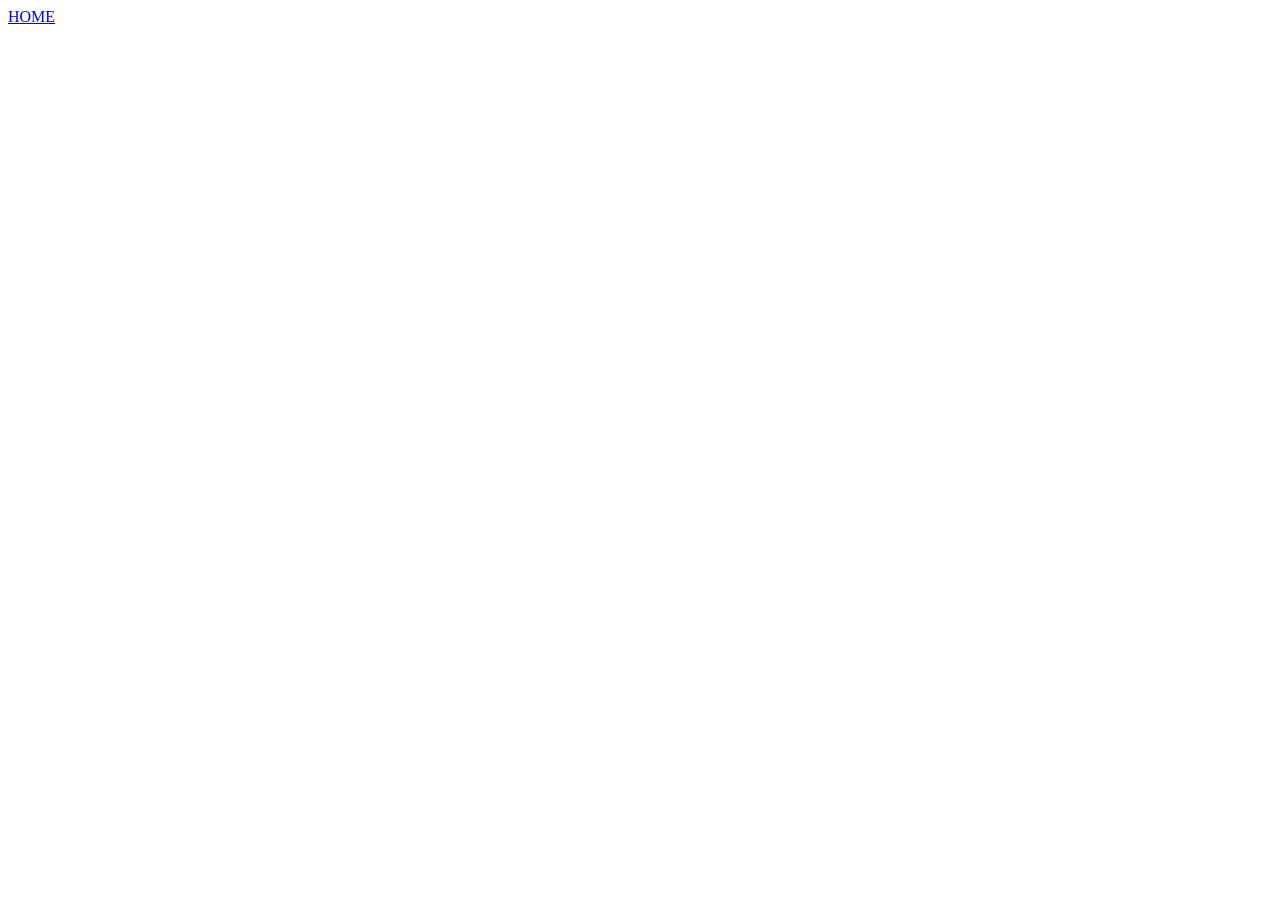
==== recipes/lasagna.html @ 0e595a3b "Add recipes folder and recipe page" ====
<!DOCTYPE html>
<html lang="en">
<head>
    <meta charset="UTF-8">
    <meta name="viewport" content="width=device-width, initial-scale=1.0">
    <title>lasagna</title>
</head>
<body>
    <a href="../index.html">HOME</a>
</body>
</html>
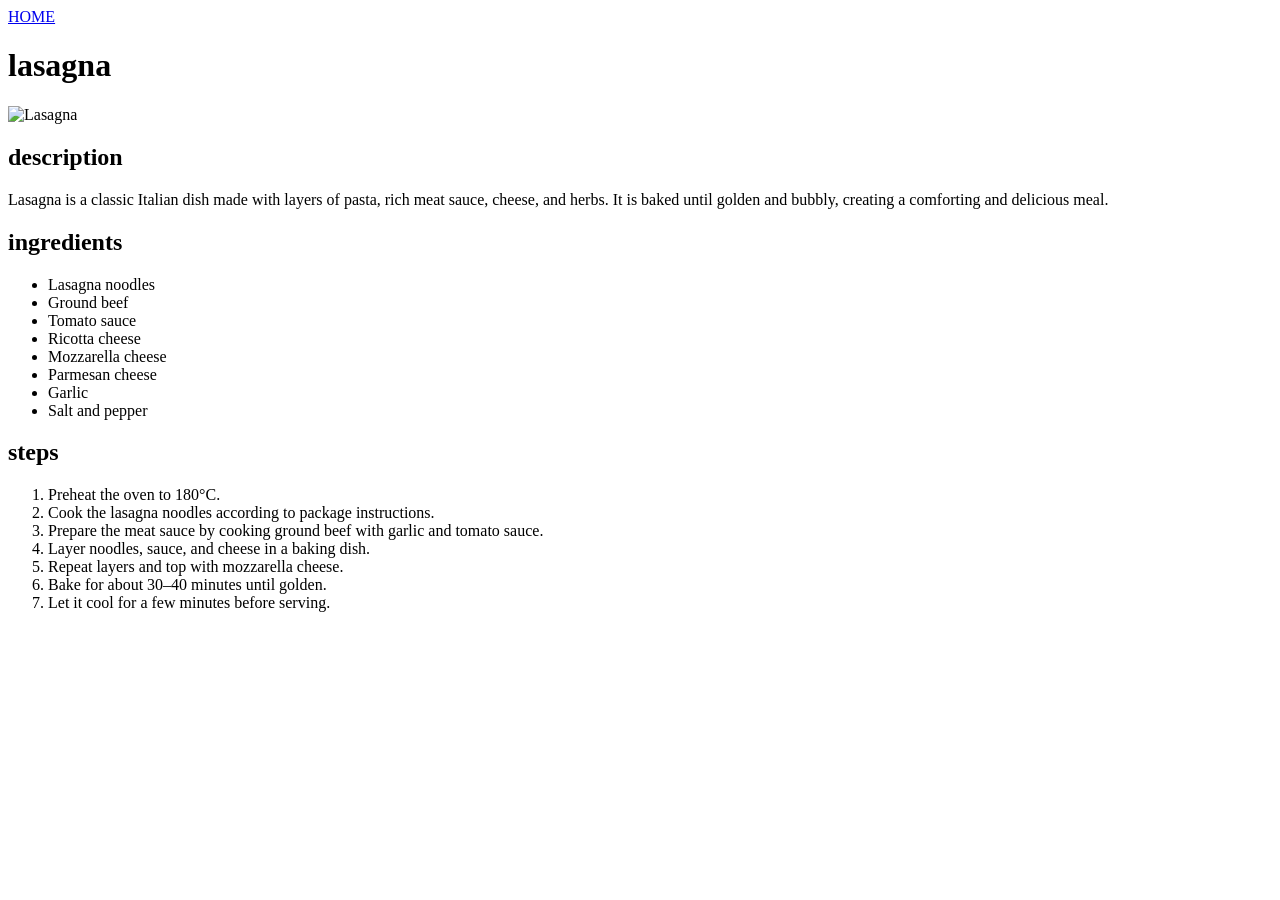
==== commit 57534ee8: "Add image, description, ingredients and steps to lasagna recipe" ====
--- a/recipes/lasagna.html
+++ b/recipes/lasagna.html
@@ -7,5 +7,31 @@
 </head>
 <body>
     <a href="../index.html">HOME</a>
+    <h1>lasagna</h1>
+    <img src="https://upload.wikimedia.org/wikipedia/commons/6/64/Lasagna_-_stonesoup.jpg" alt="Lasagna" width="400">
+    <h2> description</h2>
+    <p>Lasagna is a classic Italian dish made with layers of pasta, rich meat sauce, cheese, and herbs.
+It is baked until golden and bubbly, creating a comforting and delicious meal.</p>
+<h2> ingredients</h2>
+<ul>
+     <li>Lasagna noodles</li>
+<li>Ground beef</li>
+<li>Tomato sauce</li>
+<li>Ricotta cheese</li>
+<li>Mozzarella cheese</li>
+<li>Parmesan cheese</li>
+<li>Garlic</li>
+<li>Salt and pepper</li>
+</ul>
+<h2> steps</h2>
+<ol>
+    <li>Preheat the oven to 180°C.</li>
+<li>Cook the lasagna noodles according to package instructions.</li>
+<li>Prepare the meat sauce by cooking ground beef with garlic and tomato sauce.</li>
+<li>Layer noodles, sauce, and cheese in a baking dish.</li>
+<li>Repeat layers and top with mozzarella cheese.</li>
+<li>Bake for about 30–40 minutes until golden.</li>
+<li>Let it cool for a few minutes before serving.</li>
+</ol>
 </body>
 </html>
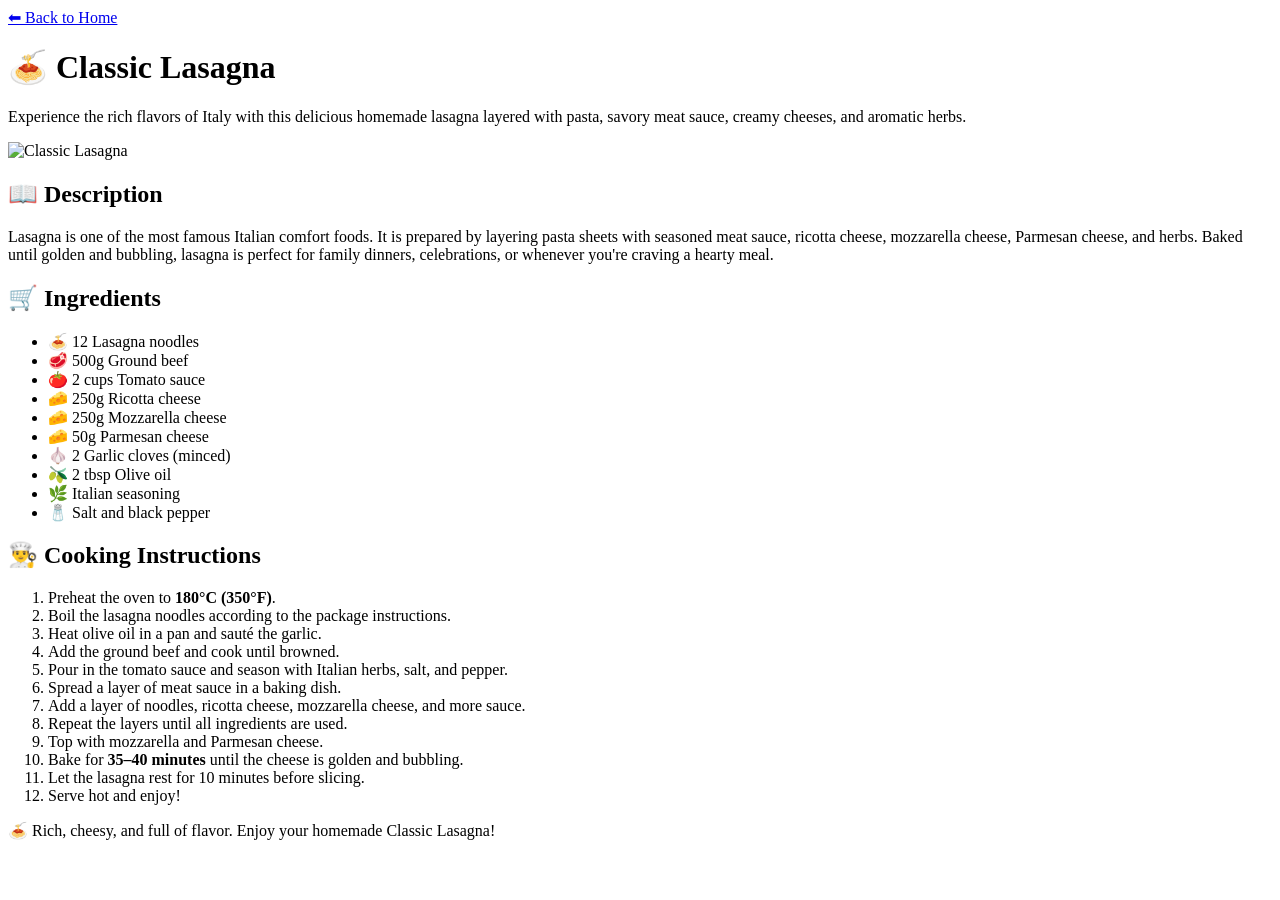
==== commit bf9621b9: "Redesign Odin Recipes website with modern UI" ====
--- a/recipes/lasagna.html
+++ b/recipes/lasagna.html
@@ -3,35 +3,90 @@
 <head>
     <meta charset="UTF-8">
     <meta name="viewport" content="width=device-width, initial-scale=1.0">
-    <title>lasagna</title>
+    <title>🍝 Classic Lasagna | Odin Recipes</title>
+
+    <link rel="stylesheet" href="../style.css">
 </head>
+
 <body>
-    <a href="../index.html">HOME</a>
-    <h1>lasagna</h1>
-    <img src="https://upload.wikimedia.org/wikipedia/commons/6/64/Lasagna_-_stonesoup.jpg" alt="Lasagna" width="400">
-    <h2> description</h2>
-    <p>Lasagna is a classic Italian dish made with layers of pasta, rich meat sauce, cheese, and herbs.
-It is baked until golden and bubbly, creating a comforting and delicious meal.</p>
-<h2> ingredients</h2>
-<ul>
-     <li>Lasagna noodles</li>
-<li>Ground beef</li>
-<li>Tomato sauce</li>
-<li>Ricotta cheese</li>
-<li>Mozzarella cheese</li>
-<li>Parmesan cheese</li>
-<li>Garlic</li>
-<li>Salt and pepper</li>
-</ul>
-<h2> steps</h2>
-<ol>
-    <li>Preheat the oven to 180°C.</li>
-<li>Cook the lasagna noodles according to package instructions.</li>
-<li>Prepare the meat sauce by cooking ground beef with garlic and tomato sauce.</li>
-<li>Layer noodles, sauce, and cheese in a baking dish.</li>
-<li>Repeat layers and top with mozzarella cheese.</li>
-<li>Bake for about 30–40 minutes until golden.</li>
-<li>Let it cool for a few minutes before serving.</li>
-</ol>
+
+    <div class="container">
+
+        <a class="back" href="../index.html">⬅ Back to Home</a>
+
+        <header>
+            <h1>🍝 Classic Lasagna</h1>
+
+            <p class="intro">
+                Experience the rich flavors of Italy with this delicious homemade
+                lasagna layered with pasta, savory meat sauce, creamy cheeses,
+                and aromatic herbs.
+            </p>
+        </header>
+
+        <img
+            src="https://upload.wikimedia.org/wikipedia/commons/6/64/Lasagna_-_stonesoup.jpg"
+            alt="Classic Lasagna">
+
+        <section>
+
+            <h2>📖 Description</h2>
+
+            <p>
+                Lasagna is one of the most famous Italian comfort foods. It is
+                prepared by layering pasta sheets with seasoned meat sauce,
+                ricotta cheese, mozzarella cheese, Parmesan cheese, and herbs.
+                Baked until golden and bubbling, lasagna is perfect for family
+                dinners, celebrations, or whenever you're craving a hearty meal.
+            </p>
+
+        </section>
+
+        <section>
+
+            <h2>🛒 Ingredients</h2>
+
+            <ul>
+                <li>🍝 12 Lasagna noodles</li>
+                <li>🥩 500g Ground beef</li>
+                <li>🍅 2 cups Tomato sauce</li>
+                <li>🧀 250g Ricotta cheese</li>
+                <li>🧀 250g Mozzarella cheese</li>
+                <li>🧀 50g Parmesan cheese</li>
+                <li>🧄 2 Garlic cloves (minced)</li>
+                <li>🫒 2 tbsp Olive oil</li>
+                <li>🌿 Italian seasoning</li>
+                <li>🧂 Salt and black pepper</li>
+            </ul>
+
+        </section>
+
+        <section>
+
+            <h2>👨‍🍳 Cooking Instructions</h2>
+
+            <ol>
+                <li>Preheat the oven to <strong>180°C (350°F)</strong>.</li>
+                <li>Boil the lasagna noodles according to the package instructions.</li>
+                <li>Heat olive oil in a pan and sauté the garlic.</li>
+                <li>Add the ground beef and cook until browned.</li>
+                <li>Pour in the tomato sauce and season with Italian herbs, salt, and pepper.</li>
+                <li>Spread a layer of meat sauce in a baking dish.</li>
+                <li>Add a layer of noodles, ricotta cheese, mozzarella cheese, and more sauce.</li>
+                <li>Repeat the layers until all ingredients are used.</li>
+                <li>Top with mozzarella and Parmesan cheese.</li>
+                <li>Bake for <strong>35–40 minutes</strong> until the cheese is golden and bubbling.</li>
+                <li>Let the lasagna rest for 10 minutes before slicing.</li>
+                <li>Serve hot and enjoy!</li>
+            </ol>
+
+        </section>
+
+        <footer>
+            <p>🍝 Rich, cheesy, and full of flavor. Enjoy your homemade Classic Lasagna!</p>
+        </footer>
+
+    </div>
+
 </body>
 </html>
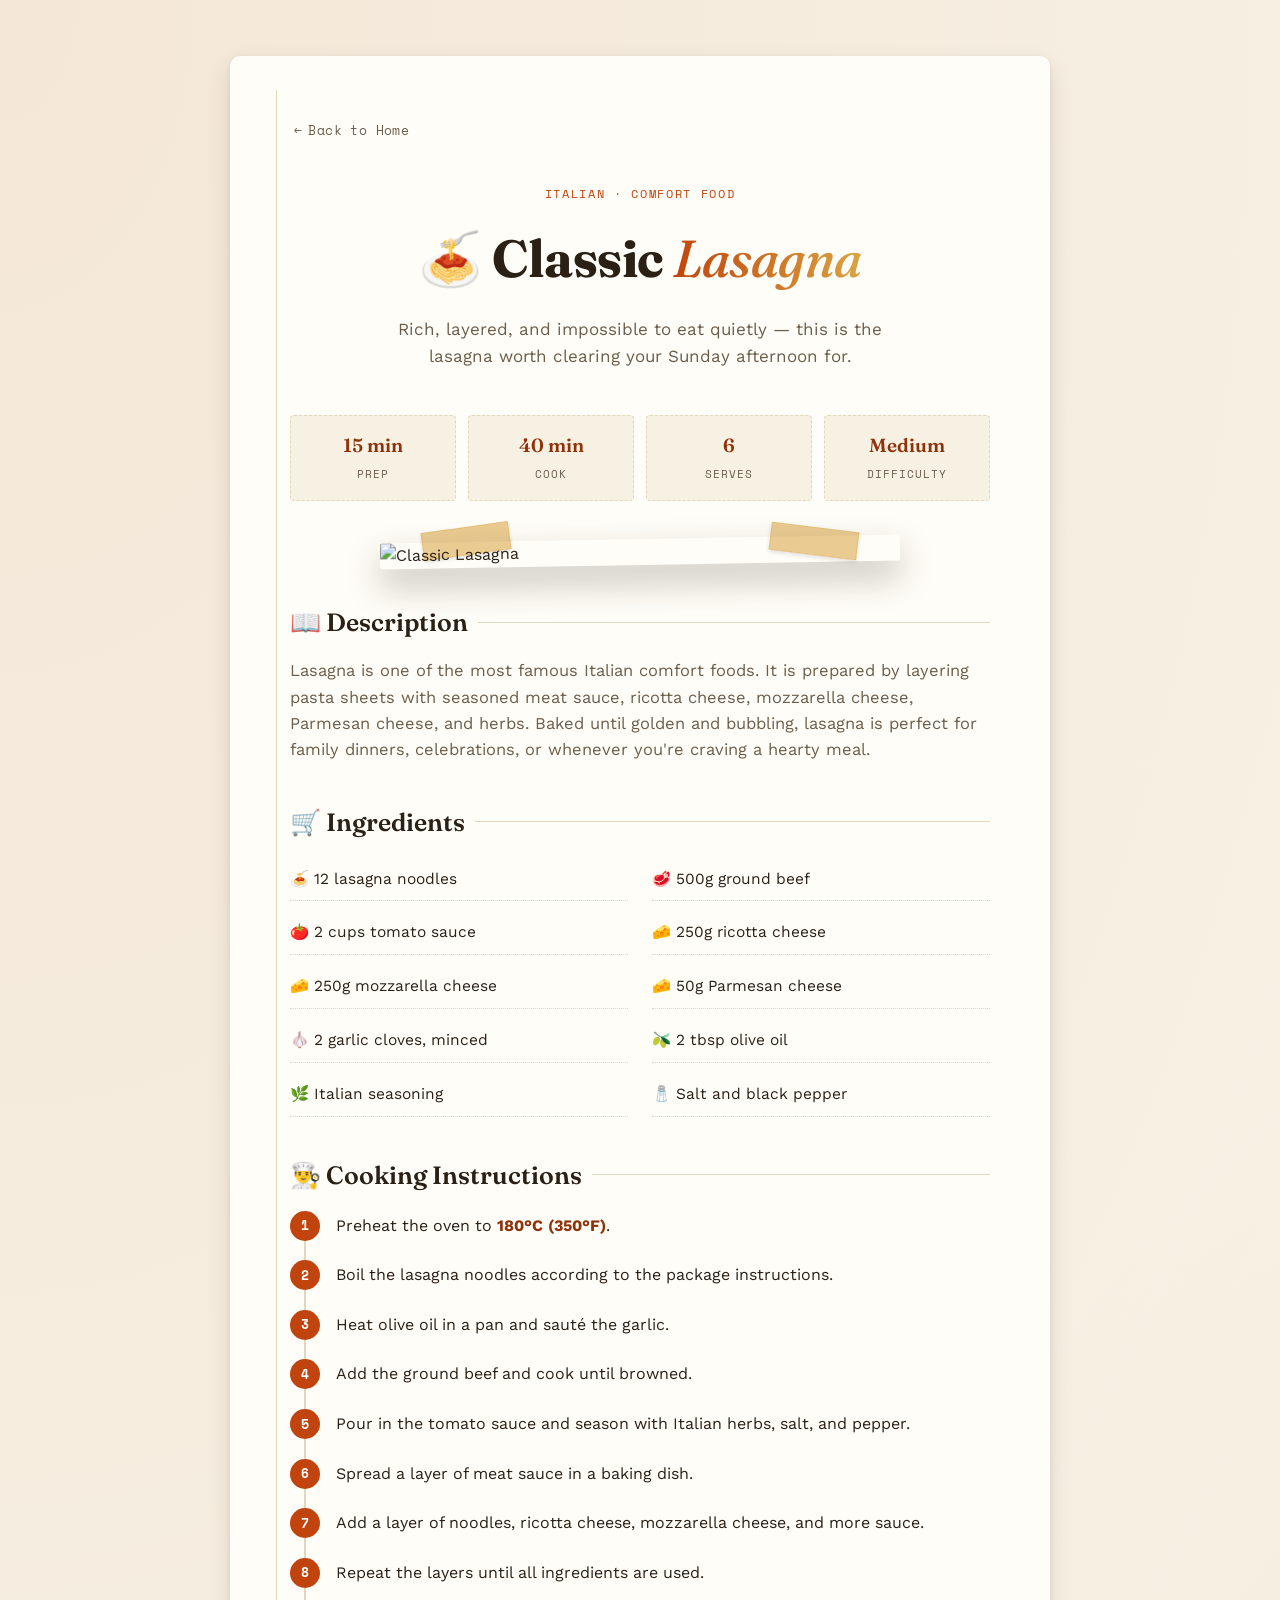
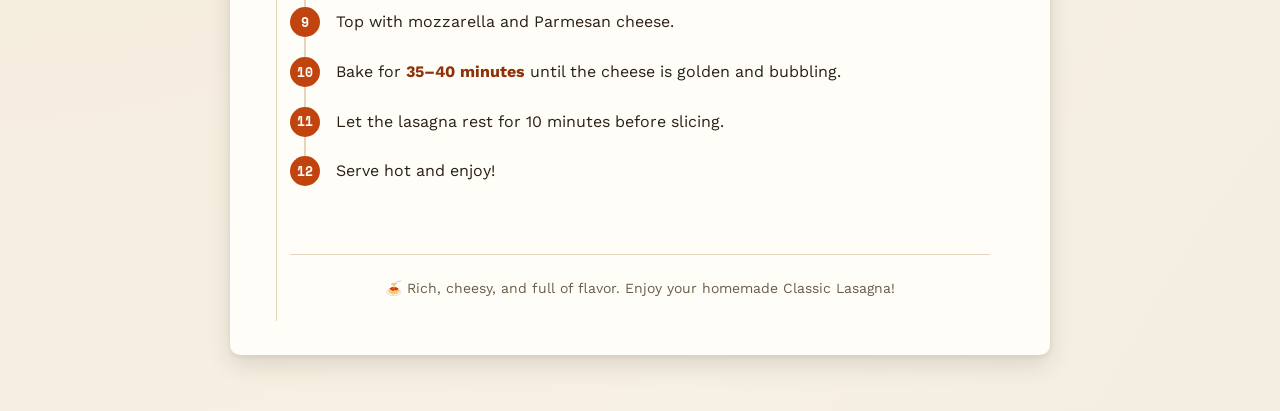
==== commit 291865de: "Redesign site with cookbook-style theme and scroll animations" ====
--- a/recipes/lasagna.html
+++ b/recipes/lasagna.html
@@ -3,7 +3,7 @@
 <head>
     <meta charset="UTF-8">
     <meta name="viewport" content="width=device-width, initial-scale=1.0">
-    <title>🍝 Classic Lasagna | Odin Recipes</title>
+    <title>Classic Lasagna | Odin Recipes</title>
 
     <link rel="stylesheet" href="../style.css">
 </head>
@@ -12,26 +12,35 @@
 
     <div class="container">
 
-        <a class="back" href="../index.html">⬅ Back to Home</a>
+        <a class="back" href="../index.html"><span class="arrow">←</span> Back to Home</a>
 
-        <header>
-            <h1>🍝 Classic Lasagna</h1>
+        <header data-reveal>
+            <span class="eyebrow">Italian · Comfort Food</span>
+            <h1><span class="emoji-float">🍝</span> Classic <em>Lasagna</em></h1>
 
             <p class="intro">
-                Experience the rich flavors of Italy with this delicious homemade
-                lasagna layered with pasta, savory meat sauce, creamy cheeses,
-                and aromatic herbs.
+                Rich, layered, and impossible to eat quietly — this is the
+                lasagna worth clearing your Sunday afternoon for.
             </p>
         </header>
 
-        <img
-            src="https://upload.wikimedia.org/wikipedia/commons/6/64/Lasagna_-_stonesoup.jpg"
-            alt="Classic Lasagna">
+        <div class="stat-strip stagger">
+            <div class="stat" data-reveal><span class="stat-value"><span class="count" data-target="15">0</span> min</span><span class="stat-label">Prep</span></div>
+            <div class="stat" data-reveal><span class="stat-value"><span class="count" data-target="40">0</span> min</span><span class="stat-label">Cook</span></div>
+            <div class="stat" data-reveal><span class="stat-value"><span class="count" data-target="6">0</span></span><span class="stat-label">Serves</span></div>
+            <div class="stat" data-reveal><span class="stat-value">Medium</span><span class="stat-label">Difficulty</span></div>
+        </div>
 
-        <section>
+        <div class="photo-frame" data-reveal>
+            <span class="tape tl"></span>
+            <span class="tape tr"></span>
+            <img
+                src="https://upload.wikimedia.org/wikipedia/commons/6/64/Lasagna_-_stonesoup.jpg"
+                alt="Classic Lasagna">
+        </div>
 
+        <section data-reveal>
             <h2>📖 Description</h2>
-
             <p>
                 Lasagna is one of the most famous Italian comfort foods. It is
                 prepared by layering pasta sheets with seasoned meat sauce,
@@ -39,54 +48,48 @@
                 Baked until golden and bubbling, lasagna is perfect for family
                 dinners, celebrations, or whenever you're craving a hearty meal.
             </p>
-
         </section>
 
-        <section>
-
+        <section data-reveal>
             <h2>🛒 Ingredients</h2>
-
-            <ul>
-                <li>🍝 12 Lasagna noodles</li>
-                <li>🥩 500g Ground beef</li>
-                <li>🍅 2 cups Tomato sauce</li>
-                <li>🧀 250g Ricotta cheese</li>
-                <li>🧀 250g Mozzarella cheese</li>
-                <li>🧀 50g Parmesan cheese</li>
-                <li>🧄 2 Garlic cloves (minced)</li>
-                <li>🫒 2 tbsp Olive oil</li>
-                <li>🌿 Italian seasoning</li>
-                <li>🧂 Salt and black pepper</li>
+            <ul class="ingredients stagger">
+                <li data-reveal>🍝 12 lasagna noodles</li>
+                <li data-reveal>🥩 500g ground beef</li>
+                <li data-reveal>🍅 2 cups tomato sauce</li>
+                <li data-reveal>🧀 250g ricotta cheese</li>
+                <li data-reveal>🧀 250g mozzarella cheese</li>
+                <li data-reveal>🧀 50g Parmesan cheese</li>
+                <li data-reveal>🧄 2 garlic cloves, minced</li>
+                <li data-reveal>🫒 2 tbsp olive oil</li>
+                <li data-reveal>🌿 Italian seasoning</li>
+                <li data-reveal>🧂 Salt and black pepper</li>
             </ul>
-
         </section>
 
-        <section>
-
+        <section data-reveal>
             <h2>👨‍🍳 Cooking Instructions</h2>
-
-            <ol>
-                <li>Preheat the oven to <strong>180°C (350°F)</strong>.</li>
-                <li>Boil the lasagna noodles according to the package instructions.</li>
-                <li>Heat olive oil in a pan and sauté the garlic.</li>
-                <li>Add the ground beef and cook until browned.</li>
-                <li>Pour in the tomato sauce and season with Italian herbs, salt, and pepper.</li>
-                <li>Spread a layer of meat sauce in a baking dish.</li>
-                <li>Add a layer of noodles, ricotta cheese, mozzarella cheese, and more sauce.</li>
-                <li>Repeat the layers until all ingredients are used.</li>
-                <li>Top with mozzarella and Parmesan cheese.</li>
-                <li>Bake for <strong>35–40 minutes</strong> until the cheese is golden and bubbling.</li>
-                <li>Let the lasagna rest for 10 minutes before slicing.</li>
-                <li>Serve hot and enjoy!</li>
+            <ol class="steps stagger">
+                <li data-reveal>Preheat the oven to <strong>180°C (350°F)</strong>.</li>
+                <li data-reveal>Boil the lasagna noodles according to the package instructions.</li>
+                <li data-reveal>Heat olive oil in a pan and sauté the garlic.</li>
+                <li data-reveal>Add the ground beef and cook until browned.</li>
+                <li data-reveal>Pour in the tomato sauce and season with Italian herbs, salt, and pepper.</li>
+                <li data-reveal>Spread a layer of meat sauce in a baking dish.</li>
+                <li data-reveal>Add a layer of noodles, ricotta cheese, mozzarella cheese, and more sauce.</li>
+                <li data-reveal>Repeat the layers until all ingredients are used.</li>
+                <li data-reveal>Top with mozzarella and Parmesan cheese.</li>
+                <li data-reveal>Bake for <strong>35–40 minutes</strong> until the cheese is golden and bubbling.</li>
+                <li data-reveal>Let the lasagna rest for 10 minutes before slicing.</li>
+                <li data-reveal>Serve hot and enjoy!</li>
             </ol>
-
         </section>
 
-        <footer>
+        <footer data-reveal>
             <p>🍝 Rich, cheesy, and full of flavor. Enjoy your homemade Classic Lasagna!</p>
         </footer>
 
     </div>
 
+    <script src="../script.js"></script>
 </body>
 </html>
--- a/style.css
+++ b/style.css
@@ -0,0 +1,476 @@
+/* ==================================================
+   Odin Recipes — "Kitchen Notebook" design system
+   A handwritten cookbook feel: torn paper, taped
+   photos, and stamped stat cards.
+================================================== */
+
+@import url('https://fonts.googleapis.com/css2?family=Fraunces:ital,opsz,wght@0,9..144,400;0,9..144,600;0,9..144,700;1,9..144,500&family=Work+Sans:wght@400;500;600&family=Space+Mono:wght@400;700&display=swap');
+
+:root{
+  --paper:        #F7F1E4;
+  --paper-card:   #FFFDF7;
+  --ink:          #2A2016;
+  --ink-soft:     #6B5D4C;
+  --line:         #E3D6BC;
+  --rust:         #C1440E;
+  --rust-dark:    #8F3209;
+  --olive:        #566B3E;
+  --gold:         #D9A441;
+  --shadow-card:  0 10px 24px rgba(42,32,22,.12), 0 2px 6px rgba(42,32,22,.08);
+  --radius: 4px;
+}
+
+html{ scroll-behavior:smooth; }
+
+*, *::before, *::after{ margin:0; padding:0; box-sizing:border-box; }
+
+body{
+  font-family:'Work Sans', sans-serif;
+  background:
+    radial-gradient(ellipse at top left, rgba(193,68,14,.06), transparent 55%),
+    radial-gradient(ellipse at bottom right, rgba(86,107,62,.07), transparent 55%),
+    var(--paper);
+  background-size:160% 160%;
+  animation:bgDrift 22s ease-in-out infinite;
+  color:var(--ink);
+  min-height:100vh;
+  line-height:1.6;
+  -webkit-font-smoothing:antialiased;
+  padding:56px 20px;
+}
+
+@keyframes bgDrift{
+  0%, 100%{ background-position:0% 0%; }
+  50%{ background-position:100% 100%; }
+}
+
+a{ color:inherit; }
+a:focus-visible, button:focus-visible{
+  outline:3px solid var(--gold);
+  outline-offset:3px;
+}
+
+/* ==================================================
+   Scroll-reveal + stagger (paired with script.js)
+================================================== */
+[data-reveal]{
+  opacity:0;
+  transform:translateY(22px);
+  transition:opacity .7s cubic-bezier(.2,.7,.2,1), transform .7s cubic-bezier(.2,.7,.2,1);
+}
+[data-reveal].is-visible{
+  opacity:1;
+  transform:translateY(0);
+}
+
+@media (prefers-reduced-motion: reduce){
+  body{ animation:none; }
+  .container{ animation:none; }
+  [data-reveal]{ opacity:1; transform:none; transition:none; }
+}
+
+.container{
+  width:100%;
+  max-width:820px;
+  margin:0 auto;
+  background:var(--paper-card);
+  border-radius:10px;
+  padding:56px 60px;
+  box-shadow:var(--shadow-card);
+  position:relative;
+  animation:riseIn .7s cubic-bezier(.2,.8,.2,1) both;
+}
+
+/* faint page-edge rule, like a notebook margin */
+.container::before{
+  content:"";
+  position:absolute;
+  top:34px; bottom:34px; left:46px;
+  width:1px;
+  background:var(--line);
+}
+
+@keyframes riseIn{
+  from{ opacity:0; transform:translateY(18px); }
+  to{ opacity:1; transform:translateY(0); }
+}
+
+/* ==================================================
+   Eyebrow / labels
+================================================== */
+.eyebrow{
+  font-family:'Space Mono', monospace;
+  font-size:12px;
+  letter-spacing:.14em;
+  text-transform:uppercase;
+  color:var(--rust);
+  display:inline-block;
+  margin-bottom:14px;
+}
+
+/* ==================================================
+   Header
+================================================== */
+header{ text-align:center; margin-bottom:44px; }
+
+h1{
+  font-family:'Fraunces', serif;
+  font-weight:700;
+  font-size:52px;
+  letter-spacing:-.01em;
+  color:var(--ink);
+  margin-bottom:16px;
+}
+
+h1 em{
+  font-style:italic;
+  font-weight:500;
+  background:linear-gradient(90deg, var(--rust), var(--gold), var(--rust));
+  background-size:200% auto;
+  -webkit-background-clip:text;
+  background-clip:text;
+  color:transparent;
+  animation:shine 5s linear infinite;
+}
+
+@keyframes shine{ to{ background-position:200% center; } }
+
+.emoji-float{
+  display:inline-block;
+  animation:floaty 3.4s ease-in-out infinite;
+}
+
+@keyframes floaty{
+  0%, 100%{ transform:translateY(0) rotate(-4deg); }
+  50%{ transform:translateY(-7px) rotate(4deg); }
+}
+
+@media (prefers-reduced-motion: reduce){
+  h1 em{ animation:none; }
+  .emoji-float{ animation:none; }
+}
+
+.intro{
+  max-width:520px;
+  margin:0 auto;
+  color:var(--ink-soft);
+  font-size:17px;
+}
+
+/* ==================================================
+   Recipe index cards (home page)
+================================================== */
+.recipe-list{
+  list-style:none;
+  display:flex;
+  flex-direction:column;
+  gap:22px;
+}
+
+.recipe-list li{ position:relative; }
+
+.recipe-list a{
+  position:relative;
+  display:flex;
+  align-items:center;
+  gap:18px;
+  text-decoration:none;
+  background:var(--paper-card);
+  border:1px solid var(--line);
+  border-left:5px solid var(--rust);
+  border-radius:var(--radius);
+  padding:22px 26px 22px 22px;
+  box-shadow:0 3px 0 rgba(42,32,22,.05);
+  overflow:hidden;
+  transition:transform .3s cubic-bezier(.2,.8,.2,1), box-shadow .3s ease, border-color .3s ease;
+}
+
+.recipe-list a::before{
+  content:"";
+  position:absolute;
+  top:0; left:-60%;
+  width:40%; height:100%;
+  background:linear-gradient(120deg, transparent, rgba(255,255,255,.4), transparent);
+  transform:skewX(-20deg);
+  transition:left .65s ease;
+  pointer-events:none;
+}
+
+.recipe-list a:hover::before{ left:130%; }
+
+.recipe-list a:hover,
+.recipe-list a:focus-visible{
+  transform:translateY(-5px) rotate(-.3deg);
+  box-shadow:0 16px 28px rgba(42,32,22,.18);
+  border-left-color:var(--olive);
+}
+
+.recipe-list a:hover .recipe-emoji{
+  transform:scale(1.15) rotate(-6deg);
+}
+
+.recipe-emoji{ transition:transform .3s ease; }
+
+.recipe-emoji{
+  font-size:32px;
+  flex-shrink:0;
+  filter:drop-shadow(0 2px 2px rgba(0,0,0,.12));
+}
+
+.recipe-text strong{
+  font-family:'Fraunces', serif;
+  font-weight:600;
+  font-size:22px;
+  display:block;
+  color:var(--ink);
+  margin-bottom:4px;
+}
+
+.recipe-text small{
+  color:var(--ink-soft);
+  font-size:14.5px;
+}
+
+.recipe-tag{
+  margin-left:auto;
+  flex-shrink:0;
+  font-family:'Space Mono', monospace;
+  font-size:11.5px;
+  letter-spacing:.06em;
+  text-transform:uppercase;
+  color:var(--rust-dark);
+  background:rgba(193,68,14,.09);
+  border:1px solid rgba(193,68,14,.25);
+  padding:6px 10px;
+  border-radius:100px;
+  white-space:nowrap;
+}
+
+/* ==================================================
+   Back link (recipe pages)
+================================================== */
+.back{
+  display:inline-flex;
+  align-items:center;
+  gap:6px;
+  margin-bottom:30px;
+  background:transparent;
+  color:var(--ink-soft);
+  text-decoration:none;
+  padding:8px 4px;
+  font-family:'Space Mono', monospace;
+  font-size:13px;
+  letter-spacing:.03em;
+  border-bottom:1px solid transparent;
+  transition:.2s;
+}
+
+.back:hover, .back:focus-visible{
+  color:var(--rust);
+  border-bottom-color:var(--rust);
+}
+
+.back .arrow{
+  display:inline-block;
+  transition:transform .25s cubic-bezier(.2,.8,.2,1);
+}
+
+.back:hover .arrow, .back:focus-visible .arrow{
+  transform:translateX(-5px);
+}
+
+/* ==================================================
+   Stat strip — stamped meta cards
+================================================== */
+.stat-strip{
+  display:grid;
+  grid-template-columns:repeat(4, 1fr);
+  gap:12px;
+  margin:32px 0 8px;
+}
+
+.stat{
+  text-align:center;
+  background:var(--paper);
+  border:1px dashed var(--line);
+  border-radius:var(--radius);
+  padding:14px 8px;
+  transition:transform .25s ease, border-color .25s ease;
+}
+
+.stat:hover{
+  transform:translateY(-3px);
+  border-color:var(--rust);
+}
+
+.stat .stat-value{
+  display:block;
+  font-family:'Fraunces', serif;
+  font-weight:600;
+  font-size:19px;
+  color:var(--rust-dark);
+}
+
+.stat .stat-label{
+  font-family:'Space Mono', monospace;
+  font-size:10.5px;
+  letter-spacing:.1em;
+  text-transform:uppercase;
+  color:var(--ink-soft);
+}
+
+/* ==================================================
+   Photo — taped-into-the-notebook treatment
+================================================== */
+.photo-frame{
+  position:relative;
+  width:100%;
+  max-width:520px;
+  margin:38px auto;
+}
+
+.photo-frame img{
+  display:block;
+  width:100%;
+  border-radius:2px;
+  box-shadow:0 16px 34px rgba(42,32,22,.28);
+  transform:rotate(-1deg);
+  transition:transform .4s ease;
+}
+
+.photo-frame:hover img{ transform:rotate(0deg) scale(1.015); }
+
+.tape{
+  position:absolute;
+  width:88px;
+  height:28px;
+  background:rgba(217,164,65,.55);
+  box-shadow:0 2px 4px rgba(0,0,0,.12);
+  border:1px solid rgba(217,164,65,.3);
+}
+
+.tape{ transition:transform .4s ease; }
+.tape.tl{ top:-12px; left:8%; transform:rotate(-8deg); }
+.tape.tr{ top:-12px; right:8%; transform:rotate(7deg); }
+
+.photo-frame:hover .tape.tl{ transform:rotate(-11deg) translateY(-2px); }
+.photo-frame:hover .tape.tr{ transform:rotate(10deg) translateY(-2px); }
+
+@media (prefers-reduced-motion: reduce){
+  .photo-frame img{ transition:none; }
+  .tape{ transition:none; }
+}
+
+/* ==================================================
+   Sections
+================================================== */
+section{ margin-top:38px; }
+
+h2{
+  font-family:'Fraunces', serif;
+  font-weight:600;
+  font-size:25px;
+  color:var(--ink);
+  margin-bottom:16px;
+  display:flex;
+  align-items:center;
+  gap:10px;
+}
+
+h2::after{
+  content:"";
+  flex:1;
+  height:1px;
+  background:var(--line);
+}
+
+p{ color:var(--ink-soft); font-size:16.5px; }
+
+/* Ingredients */
+ul.ingredients{
+  list-style:none;
+  display:grid;
+  grid-template-columns:1fr 1fr;
+  gap:10px 24px;
+  margin:4px 0 8px;
+}
+
+ul.ingredients li{
+  font-size:15.5px;
+  color:var(--ink);
+  padding:9px 4px 9px 0;
+  border-bottom:1px dotted var(--line);
+}
+
+/* Instructions */
+ol.steps{
+  list-style:none;
+  counter-reset:step;
+  margin:4px 0 8px;
+  position:relative;
+}
+
+ol.steps li{
+  counter-increment:step;
+  position:relative;
+  padding:2px 0 22px 46px;
+  font-size:16px;
+  color:var(--ink);
+}
+
+ol.steps li::before{
+  content:counter(step);
+  position:absolute;
+  left:0; top:0;
+  width:30px; height:30px;
+  border-radius:50%;
+  background:var(--rust);
+  color:#fff;
+  font-family:'Space Mono', monospace;
+  font-weight:700;
+  font-size:13px;
+  display:flex;
+  align-items:center;
+  justify-content:center;
+}
+
+ol.steps li::after{
+  content:"";
+  position:absolute;
+  left:14px; top:30px; bottom:0;
+  width:2px;
+  background:var(--line);
+}
+
+ol.steps li:last-child::after{ display:none; }
+
+ol.steps li strong{ color:var(--rust-dark); }
+
+/* ==================================================
+   Footer
+================================================== */
+footer{
+  margin-top:48px;
+  text-align:center;
+  color:var(--ink-soft);
+  font-size:14px;
+  border-top:1px solid var(--line);
+  padding-top:22px;
+}
+
+footer p{ color:var(--ink-soft); font-size:14px; }
+footer strong{ color:var(--ink); }
+
+/* ==================================================
+   Responsive
+================================================== */
+@media (max-width:640px){
+  body{ padding:28px 12px; }
+  .container{ padding:34px 22px; }
+  .container::before{ display:none; }
+  h1{ font-size:36px; }
+  .stat-strip{ grid-template-columns:repeat(2, 1fr); }
+  ul.ingredients{ grid-template-columns:1fr; }
+  .recipe-list a{ flex-wrap:wrap; }
+  .recipe-tag{ margin-left:44px; }
+}
